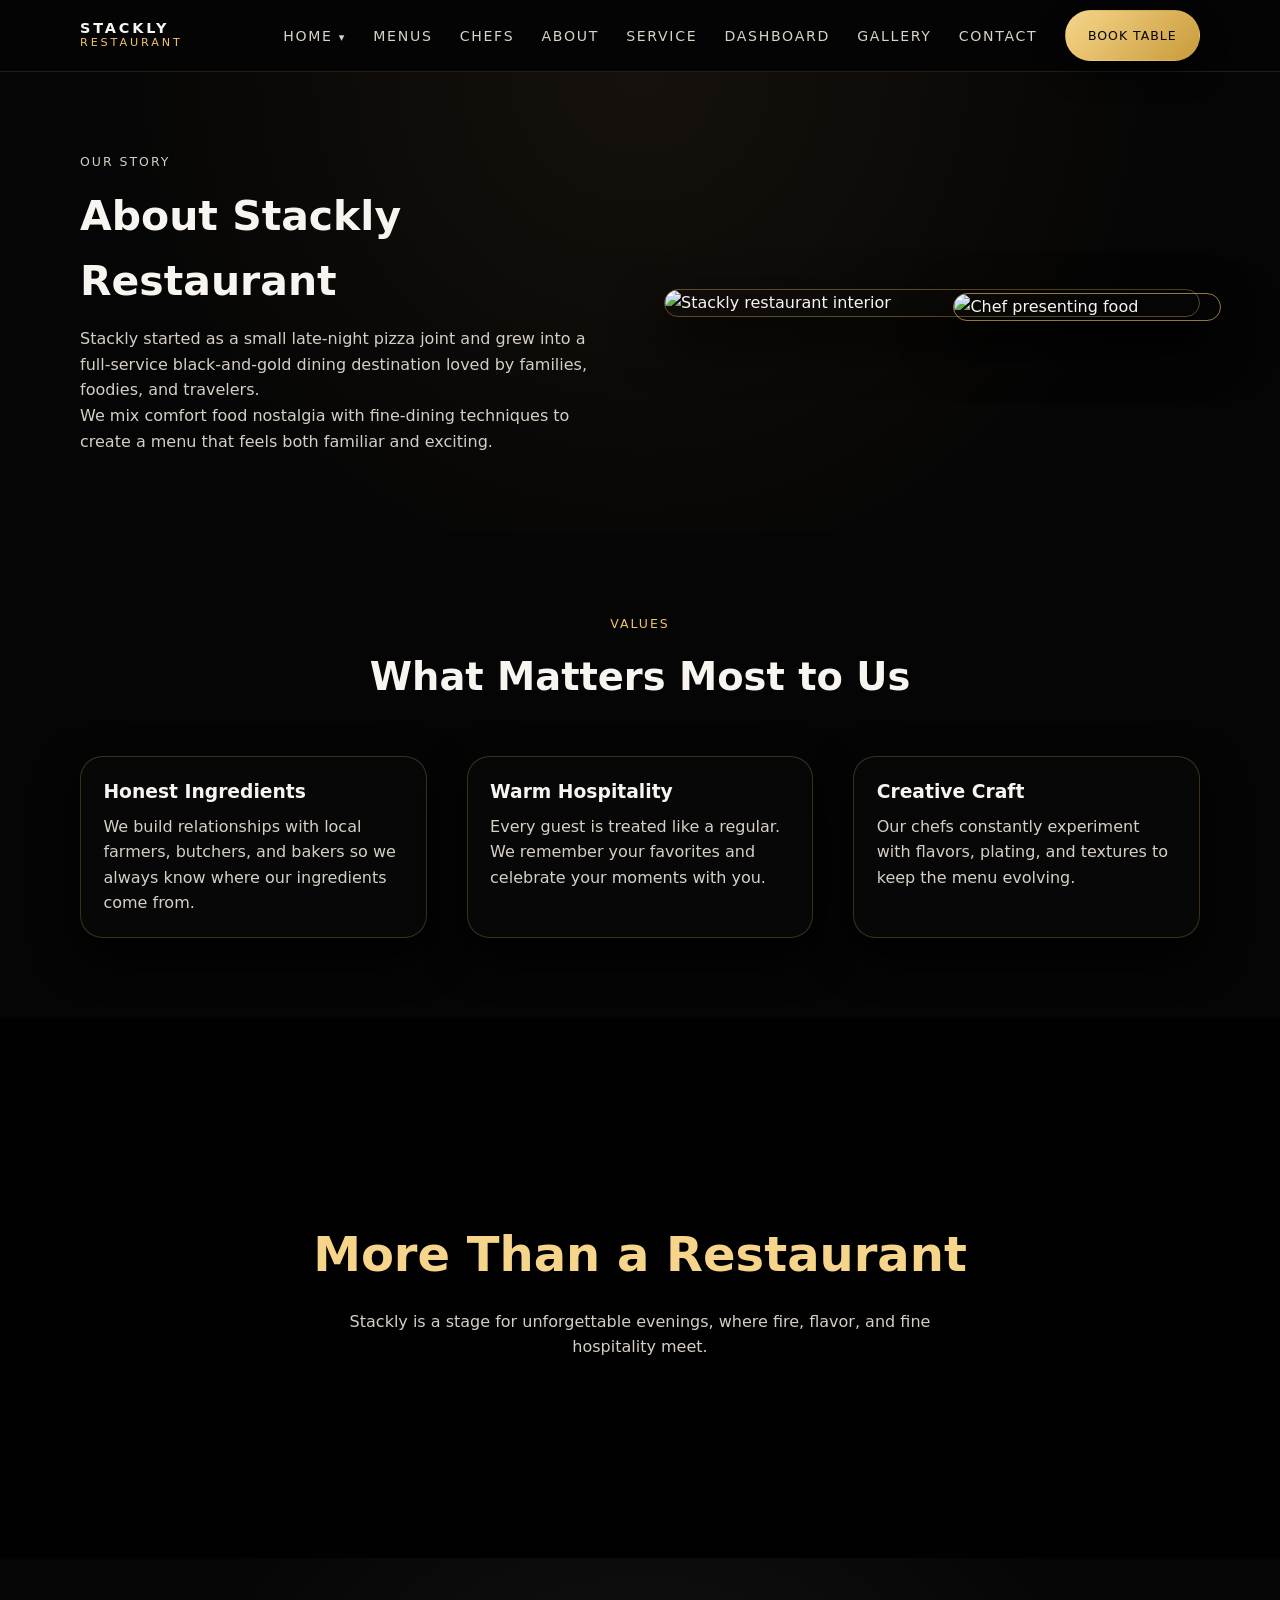
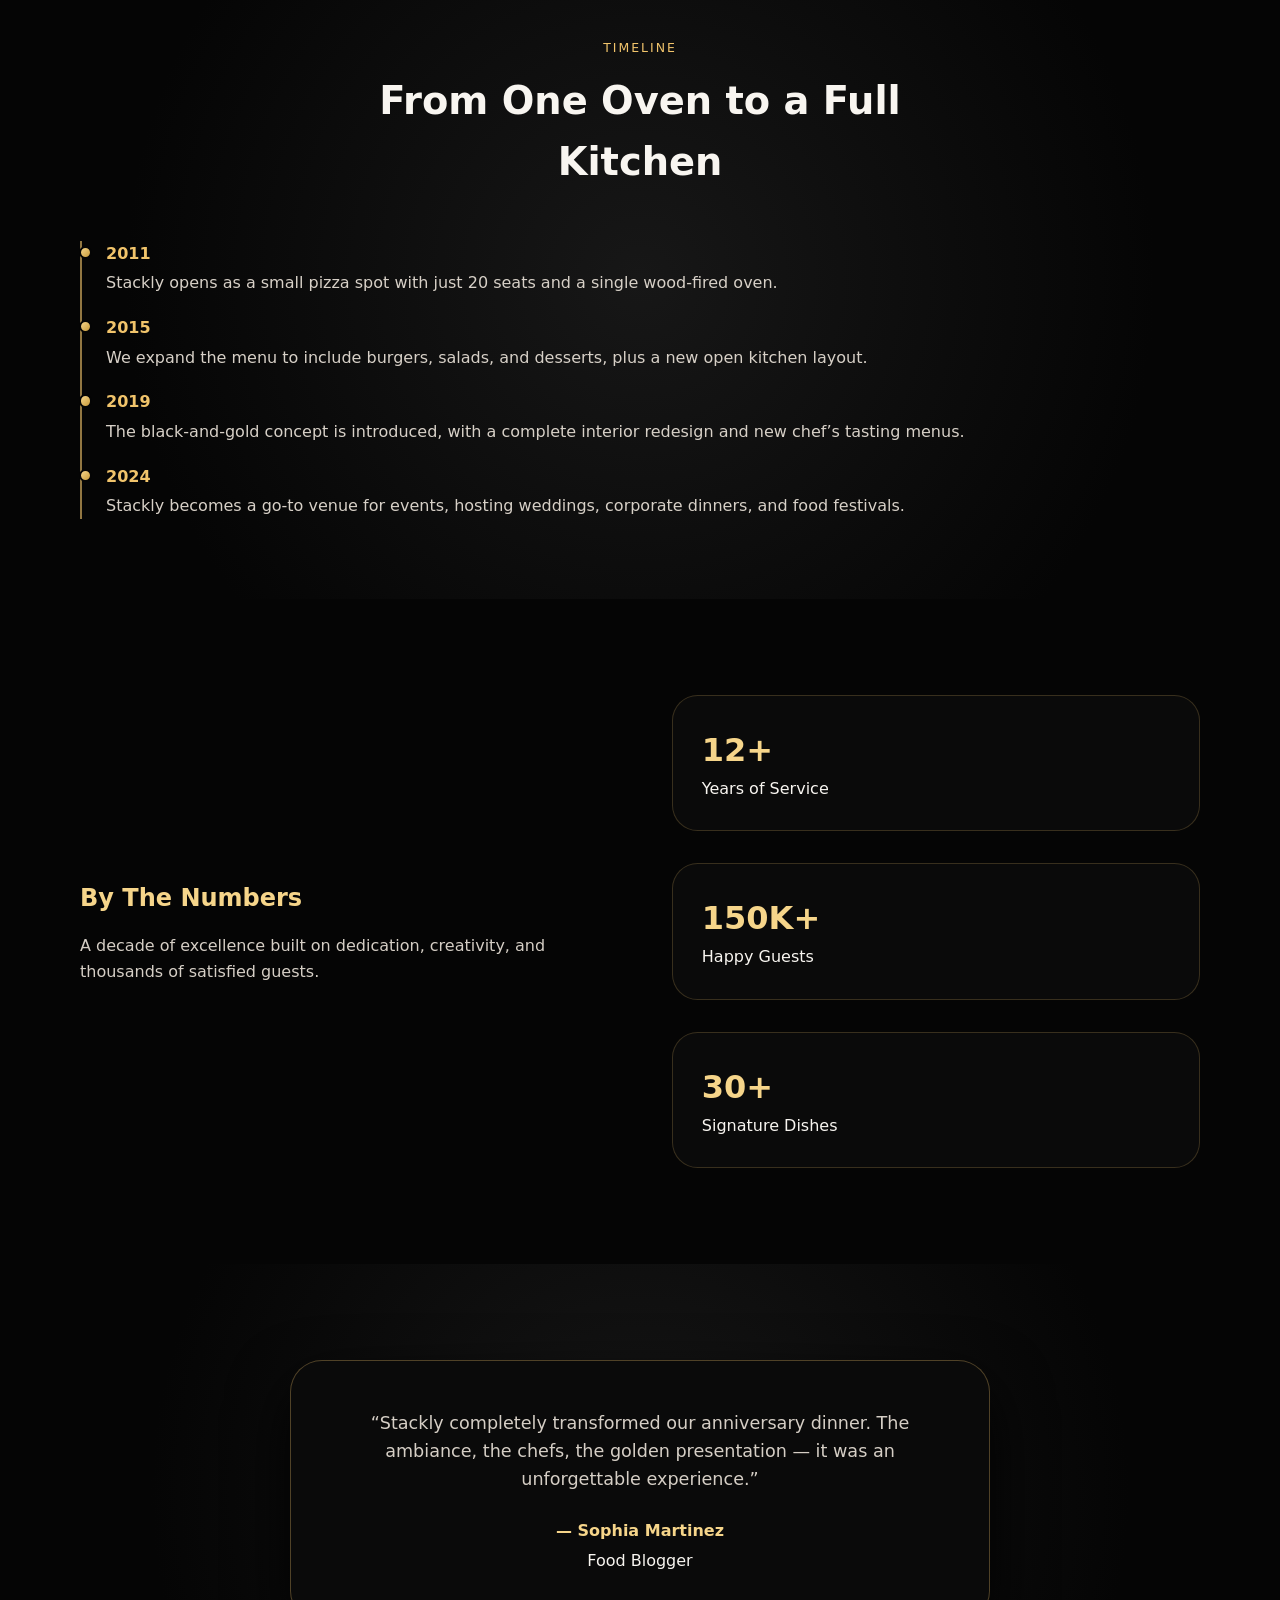
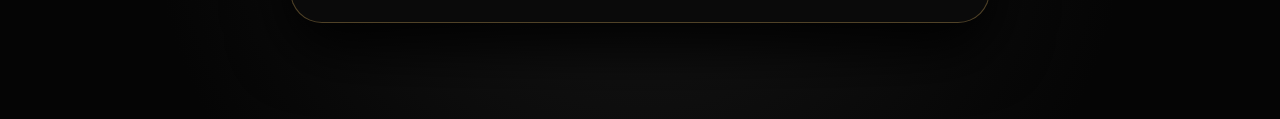
==== about.html @ dd2e87f4 "first commit" ====
<!DOCTYPE html>
<html lang="en">
<head>
  <meta charset="UTF-8" />
  <meta name="viewport" content="width=device-width, initial-scale=1.0" />
  <title>Stackly Restaurant | About</title>
  <link rel="stylesheet" href="css/reset.css" />
  <link rel="stylesheet" href="css/global.css" />
  <link rel="stylesheet" href="css/about.css" />
  <link rel="stylesheet" href="css/animations.css" />
  <link rel="stylesheet" href="css/responsive.css" />
</head>
<body>
  <header class="sr-header">
    <div class="sr-container sr-header-inner">
      <a href="index.html" class="sr-logo">
        <span class="sr-logo-main">Stackly</span>
        <span class="sr-logo-sub">Restaurant</span>
      </a>
      <button class="sr-nav-toggle" aria-label="Toggle navigation">
        <span></span>
        <span></span>
        <span></span>
      </button>
      <nav class="sr-nav">
        <ul class="sr-nav-list">
          <li class="sr-nav-item sr-nav-dropdown">
            <button class="sr-nav-link sr-dropdown-toggle">
              Home
              <span class="sr-dropdown-icon">▾</span>
            </button>
            <ul class="sr-dropdown-menu">
              <li><a href="index.html" class="sr-dropdown-link">Home 1 – Classic</a></li>
              <li><a href="home2.html" class="sr-dropdown-link">Home 2 – Modern</a></li>
            </ul>
          </li>
          <li class="sr-nav-item"><a href="menus.html" class="sr-nav-link">Menus</a></li>
          <li class="sr-nav-item"><a href="chefs.html" class="sr-nav-link">Chefs</a></li>
          <li class="sr-nav-item"><a href="about.html" class="sr-nav-link">About</a></li>
          <li class="sr-nav-item"><a href="service.html" class="sr-nav-link">Service</a></li>
          <li class="sr-nav-item"><a href="dashboard.html" class="sr-nav-link">Dashboard</a></li>
          <li class="sr-nav-item"><a href="gallery.html" class="sr-nav-link">Gallery</a></li>
          <li class="sr-nav-item"><a href="contact.html" class="sr-nav-link">Contact</a></li>
          <li class="sr-nav-item"><a href="index.html#reservation" class="sr-button sr-button-gold sr-nav-cta">Book Table</a></li>
        </ul>
      </nav>
    </div>
  </header>

  <main>
    <section class="sr-about-hero sr-section">
      <div class="sr-container sr-grid-2 sr-fade-up">
        <div>
          <p class="sr-section-label">Our Story</p>
          <h1>About Stackly Restaurant</h1>
          <p>Stackly started as a small late‑night pizza joint and grew into a full‑service black‑and‑gold dining destination loved by families, foodies, and travelers.</p>
          <p>We mix comfort food nostalgia with fine‑dining techniques to create a menu that feels both familiar and exciting.</p>
        </div>
        <div class="sr-about-hero-images">
          <img src="https://images.pexels.com/photos/958545/pexels-photo-958545.jpeg" alt="Stackly restaurant interior" class="sr-about-main" />
          <img src="https://images.pexels.com/photos/3298189/pexels-photo-3298189.jpeg" alt="Chef presenting food" class="sr-about-secondary" />
        </div>
      </div>
    </section>

    <section class="sr-section sr-about-values">
      <div class="sr-container">
        <div class="sr-section-heading sr-fade-up">
          <p class="sr-section-label">Values</p>
          <h2>What Matters Most to Us</h2>
        </div>
        <div class="sr-grid-3 sr-fade-up">
          <article class="sr-value-card">
            <h3>Honest Ingredients</h3>
            <p>We build relationships with local farmers, butchers, and bakers so we always know where our ingredients come from.</p>
          </article>
          <article class="sr-value-card">
            <h3>Warm Hospitality</h3>
            <p>Every guest is treated like a regular. We remember your favorites and celebrate your moments with you.</p>
          </article>
          <article class="sr-value-card">
            <h3>Creative Craft</h3>
            <p>Our chefs constantly experiment with flavors, plating, and textures to keep the menu evolving.</p>
          </article>
        </div>
      </div>
    </section>


    <section class="sr-about-parallax">
  <div class="sr-about-parallax-overlay">
    <div class="sr-container">
      <h2>More Than a Restaurant</h2>
      <p>
        Stackly is a stage for unforgettable evenings,
        where fire, flavor, and fine hospitality meet.
      </p>
    </div>
  </div>
</section>

    <section class="sr-section sr-about-timeline">
      <div class="sr-container">
        <div class="sr-section-heading sr-fade-up">
          <p class="sr-section-label">Timeline</p>
          <h2>From One Oven to a Full Kitchen</h2>
        </div>
        <div class="sr-timeline sr-fade-up">
          <div class="sr-timeline-item">
            <span class="sr-timeline-year">2011</span>
            <p>Stackly opens as a small pizza spot with just 20 seats and a single wood‑fired oven.</p>
          </div>
          <div class="sr-timeline-item">
            <span class="sr-timeline-year">2015</span>
            <p>We expand the menu to include burgers, salads, and desserts, plus a new open kitchen layout.</p>
          </div>
          <div class="sr-timeline-item">
            <span class="sr-timeline-year">2019</span>
            <p>The black‑and‑gold concept is introduced, with a complete interior redesign and new chef’s tasting menus.</p>
          </div>
          <div class="sr-timeline-item">
            <span class="sr-timeline-year">2024</span>
            <p>Stackly becomes a go‑to venue for events, hosting weddings, corporate dinners, and food festivals.</p>
          </div>
        </div>
      </div>
    </section>


    <section class="sr-section sr-about-stats">
  <div class="sr-container sr-about-stats-grid">

    <div class="sr-about-stats-left">
      <h2>By The Numbers</h2>
      <p>
        A decade of excellence built on dedication,
        creativity, and thousands of satisfied guests.
      </p>
    </div>

    <div class="sr-about-stats-right">
      <div class="sr-stat-box">
        <h3>12+</h3>
        <span>Years of Service</span>
      </div>
      <div class="sr-stat-box">
        <h3>150K+</h3>
        <span>Happy Guests</span>
      </div>
      <div class="sr-stat-box">
        <h3>30+</h3>
        <span>Signature Dishes</span>
      </div>
    </div>

  </div>
</section>

<section class="sr-section sr-about-testimonial">
  <div class="sr-container">
    <div class="sr-testimonial-card">
      <p>
        “Stackly completely transformed our anniversary dinner.
        The ambiance, the chefs, the golden presentation —
        it was an unforgettable experience.”
      </p>
      <h4>— Sophia Martinez</h4>
      <span>Food Blogger</span>
    </div>
  </div>
</section>
  </main>

 
  <script src="js/main.js"></script>
</body>
</html>
---- css/global.css ----
:root{
  --header-height: 72px;
}

body {
  font-family: system-ui, -apple-system, BlinkMacSystemFont, "Segoe UI", sans-serif;
  background: #050505;
  color: #f8f5f0;
  line-height: 1.6;
  padding-top: var(--header-height);
}

.sr-container {
  width: min(1120px, 100% - 3rem);
  margin-inline: auto;
}

.sr-section {
  padding: 5rem 0;
}

.sr-section-label {
  text-transform: uppercase;
  letter-spacing: 0.16em;
  font-size: 0.78rem;
  color: #f1c46b;
  margin-bottom: 0.75rem;
}

.sr-section-heading {
  text-align: center;
  max-width: 640px;
  margin: 0 auto 3rem;
}

.sr-section-heading h2 {
  font-size: clamp(2rem, 3vw, 2.4rem);
  margin-bottom: 0.75rem;
}

h1,
h2,
h3 {
  font-weight: 600;
}

.sr-list {
  margin-top: 1rem;
}

.sr-list li {
  position: relative;
  padding-left: 1.3rem;
  margin-bottom: 0.6rem;
  color: #d6d2cb;
}

.sr-list li::before {
  content: "";
  position: absolute;
  left: 0;
  top: 0.55rem;
  width: 0.55rem;
  height: 0.55rem;
  border-radius: 999px;
  background: linear-gradient(135deg, #f6d58a, #c99b3a);
}

.sr-grid-2 {
  display: grid;
  grid-template-columns: repeat(2, minmax(0, 1fr));
  gap: 3rem;
  align-items: center;
}

.sr-grid-3 {
  display: grid;
  grid-template-columns: repeat(3, minmax(0, 1fr));
  gap: 2.5rem;
}

.sr-button {
  display: inline-flex;
  align-items: center;
  justify-content: center;
  gap: 0.5rem;
  padding: 0.9rem 1.9rem;
  border-radius: 999px;
  border: 1px solid transparent;
  font-size: 0.9rem;
  letter-spacing: 0.08em;
  text-transform: uppercase;
  cursor: pointer;
  transition: transform 0.25s ease, box-shadow 0.25s ease, background 0.25s ease,
    color 0.25s ease, border-color 0.25s ease;
}

.sr-button-gold {
  background: linear-gradient(135deg, #f6d58a, #c99b3a);
  color: #050505;
  box-shadow: 0 14px 25px rgba(0, 0, 0, 0.55);
}

.sr-button-gold:hover {
  transform: translateY(-2px);
  box-shadow: 0 18px 35px rgba(0, 0, 0, 0.7);
}

.sr-button-outline {
  border-color: #f1c46b;
  color: #f1c46b;
  background: transparent;
}

.sr-button-outline:hover {
  background: #f1c46b;
  color: #050505;
}

.sr-button-full {
  width: 100%;
}

.sr-link {
  display: inline-flex;
  align-items: center;
  gap: 0.25rem;
  font-size: 0.9rem;
  color: #f6d58a;
}

.sr-link:hover {
  text-decoration: underline;
}

.sr-header {
  position: fixed;
  top: 0;
  left: 0;
  right: 0;
  z-index: 9999;
  height: var(--header-height);
  background: rgba(5, 5, 5, 0.96);
  backdrop-filter: blur(14px);
  border-bottom: 1px solid rgba(241, 196, 107, 0.14);
}

.sr-header-inner {
  display: flex;
  align-items: center;
  justify-content: space-between;
  height: 100%;
  padding-block: 0; /* handled by header height */
}

.sr-logo {
  display: inline-flex;
  flex-direction: column;
  line-height: 1.1;
  letter-spacing: 0.18em;
  text-transform: uppercase;
}

.sr-logo-main {
  font-size: 0.9rem;
  font-weight: 700;
}

.sr-logo-sub {
  font-size: 0.7rem;
  color: #f1c46b;
}

.sr-nav {
  display: flex;
  align-items: center;
}

.sr-nav-list {
  display: flex;
  align-items: center;
  gap: 1.7rem;
}

.sr-nav-link {
  font-size: 0.88rem;
  letter-spacing: 0.12em;
  text-transform: uppercase;
  color: #d8d2c8;
  position: relative;
}

.sr-nav-link::after {
  content: "";
  position: absolute;
  inset-inline: 0;
  bottom: -0.3rem;
  height: 2px;
  border-radius: 999px;
  background: linear-gradient(90deg, #f6d58a, #c99b3a);
  transform: scaleX(0);
  transform-origin: center;
  transition: transform 0.2s ease-out;
}

.sr-nav-link:hover::after {
  transform: scaleX(1);
}

.sr-nav-cta {
  font-size: 0.78rem;
  padding-inline: 1.4rem;
}

.sr-nav-toggle {
  display: none;
  flex-direction: column;
  justify-content: center;
  gap: 0.32rem;
  width: 2.4rem;
  height: 2.4rem;
  border-radius: 999px;
  border: 1px solid rgba(241, 196, 107, 0.5);
  background: rgba(5, 5, 5, 0.9);
  cursor: pointer;
}

.sr-nav-toggle span {
  display: block;
  height: 2px;
  width: 1.2rem;
  border-radius: 999px;
  background: #f1c46b;
}

.sr-nav-dropdown {
  position: relative;
}

.sr-dropdown-toggle {
  background: none;
  border: none;
  padding: 0;
}

.sr-dropdown-icon {
  font-size: 0.7rem;
}

.sr-dropdown-menu {
  position: absolute;
  inset-block-start: calc(100% + 0.5rem);
  inset-inline-start: 0;
  min-width: 11rem;
  border-radius: 0.8rem;
  padding: 0.4rem 0.2rem;
  background: #0d0d0d;
  border: 1px solid rgba(241, 196, 107, 0.4);
  box-shadow: 0 18px 40px rgba(0, 0, 0, 0.8);
  opacity: 0;
  transform: translateY(6px);
  pointer-events: none;
  transition: opacity 0.16s ease-out, transform 0.16s ease-out;
}

.sr-dropdown-menu-open {
  opacity: 1;
  transform: translateY(0);
  pointer-events: auto;
}

.sr-dropdown-link {
  display: block;
  padding: 0.55rem 0.9rem;
  border-radius: 0.5rem;
  font-size: 0.85rem;
  color: #e3dfd6;
}

.sr-dropdown-link:hover {
  background: rgba(241, 196, 107, 0.12);
}

.sr-form {
  background: #050505;
  border-radius: 1.5rem;
  padding: 1.8rem 1.9rem;
  box-shadow: 0 18px 45px rgba(0, 0, 0, 0.85);
  border: 1px solid rgba(241, 196, 107, 0.25);
}

.sr-form-row {
  display: grid;
  grid-template-columns: repeat(3, minmax(0, 1fr));
  gap: 1rem;
}

.sr-form-group {
  margin-bottom: 1.1rem;
}

.sr-form-group label {
  display: block;
  margin-bottom: 0.35rem;
  font-size: 0.8rem;
  letter-spacing: 0.12em;
  text-transform: uppercase;
  color: #f1c46b;
}

.sr-form input,
.sr-form select,
.sr-form textarea {
  width: 100%;
  border-radius: 0.9rem;
  border: 1px solid rgba(255, 255, 255, 0.08);
  background: rgba(15, 15, 15, 0.95);
  color: #f8f5f0;
  padding: 0.7rem 0.9rem;
}

.sr-form input:focus,
.sr-form select:focus,
.sr-form textarea:focus {
  outline: none;
  border-color: rgba(241, 196, 107, 0.7);
}

.sr-form-success {
  margin-top: 0.8rem;
  font-size: 0.85rem;
  color: #8adf99;
}

.sr-footer {
  background: #040404;
  border-top: 1px solid rgba(241, 196, 107, 0.18);
  margin-top: 4rem;
}

.sr-footer-inner {
  padding: 3rem 0 2rem;
  display: flex;
  flex-wrap: wrap;
  gap: 3rem;
  justify-content: space-between;
}

.sr-footer-columns {
  display: flex;
  flex-wrap: wrap;
  gap: 2.5rem;
}

.sr-footer-column h3 {
  font-size: 0.95rem;
  margin-bottom: 0.9rem;
}

.sr-footer-column ul li {
  font-size: 0.88rem;
  margin-bottom: 0.4rem;
  color: #d6d2cb;
}

.sr-footer-form {
  display: flex;
  flex-direction: column;
  gap: 0.5rem;
}

.sr-footer-form input {
  border-radius: 999px;
  border: 1px solid rgba(241, 196, 107, 0.4);
  background: transparent;
  padding: 0.55rem 0.9rem;
  color: #f8f5f0;
}

.sr-footer-bottom {
  border-top: 1px solid rgba(255, 255, 255, 0.06);
  text-align: center;
  padding: 0.9rem 0 1.3rem;
  font-size: 0.8rem;
  color: #99948c;
}

.sr-footer-brand p {
  max-width: 260px;
  margin-top: 0.6rem;
  color: #b6b1a8;
}

.sr-contact-list li {
  margin-bottom: 0.4rem;
  font-size: 0.92rem;
}

.sr-contact-list strong {
  color: #f1c46b;
}

.sr-form input::placeholder,
.sr-form textarea::placeholder,
.sr-footer-form input::placeholder {
  color: #736c61;
}
---- css/about.css ----
.sr-about-hero {
  background: radial-gradient(circle at top, #16110c, #050505 70%);
}

.sr-about-hero h1 {
  font-size: clamp(2.2rem, 3.2vw, 2.8rem);
  margin-bottom: 0.7rem;
}

.sr-about-hero p {
  color: #d5cec5;
}

.sr-about-hero-images {
  position: relative;
}

.sr-about-main {
  border-radius: 1.8rem;
  border: 1px solid rgba(241, 196, 107, 0.35);
  box-shadow: 0 22px 52px rgba(0, 0, 0, 0.9);
}

.sr-about-secondary {
  position: absolute;
  width: 50%;
  right: -4%;
  bottom: -14%;
  border-radius: 1.4rem;
  border: 1px solid rgba(241, 196, 107, 0.6);
  box-shadow: 0 22px 52px rgba(0, 0, 0, 1);
}

.sr-about-values {
  background: #050505;
}

.sr-value-card {
  background: #070707;
  border-radius: 1.4rem;
  border: 1px solid rgba(241, 196, 107, 0.22);
  padding: 1.3rem 1.4rem;
  box-shadow: 0 18px 42px rgba(0, 0, 0, 0.9);
}

.sr-value-card h3 {
  margin-bottom: 0.4rem;
}

.sr-value-card p {
  color: #d5cfc6;
}

.sr-about-timeline {
  background: radial-gradient(circle at center, #171717, #050505 72%);
}

.sr-timeline {
  border-left: 2px solid rgba(241, 196, 107, 0.6);
  padding-left: 1.5rem;
  display: flex;
  flex-direction: column;
  gap: 1.2rem;
}

.sr-timeline-item {
  position: relative;
}

.sr-timeline-item::before {
  content: "";
  position: absolute;
  left: -1.7rem;
  top: 0.3rem;
  width: 0.85rem;
  height: 0.85rem;
  border-radius: 999px;
  border: 2px solid #050505;
  background: linear-gradient(135deg, #f6d58a, #c99b3a);
}

.sr-timeline-year {
  display: inline-block;
  font-weight: 600;
  color: #f1c46b;
  margin-bottom: 0.25rem;
}

.sr-timeline-item p {
  color: #d7d0c7;
}

@media (max-width: 992px) {
  .sr-about-secondary {
    position: static;
    width: 90%;
    margin-top: 1rem;
  }
}

/* =========================
   PARALLAX STATEMENT
========================= */
.sr-about-parallax {
  background: url("../images/parallax.jpg") center/cover fixed no-repeat;
  height: 60vh;
  display: flex;
  align-items: center;
  justify-content: center;
  position: relative;
}

.sr-about-parallax-overlay {
  background: rgba(0, 0, 0, 0.75);
  width: 100%;
  height: 100%;
  display: flex;
  align-items: center;
  text-align: center;
}

.sr-about-parallax h2 {
  color: #f6d58a;
  font-size: clamp(2rem, 4vw, 3rem);
  margin-bottom: 1rem;
}

.sr-about-parallax p {
  color: #d5cec5;
  max-width: 600px;
  margin: auto;
}


/* =========================
   STATS SECTION
========================= */
.sr-about-stats {
  background: #050505;
  padding: 6rem 0;
}

.sr-about-stats-grid {
  display: grid;
  grid-template-columns: 1fr 1fr;
  gap: 4rem;
  align-items: center;
}

.sr-about-stats-left h2 {
  color: #f6d58a;
  margin-bottom: 1rem;
}

.sr-about-stats-left p {
  color: #d5cec5;
}

.sr-about-stats-right {
  display: flex;
  flex-direction: column;
  gap: 2rem;
}

.sr-stat-box {
  padding: 1.8rem;
  border-radius: 1.6rem;
  background: #0a0a0a;
  border: 1px solid rgba(241,196,107,0.2);
  transition: all 0.4s ease;
}

.sr-stat-box:hover {
  transform: translateX(10px);
  border-color: rgba(241,196,107,0.6);
  box-shadow: 0 20px 60px rgba(241,196,107,0.12);
}

.sr-stat-box h3 {
  font-size: 2rem;
  color: #f6d58a;
}

/* =========================
   TESTIMONIAL
========================= */
.sr-about-testimonial {
  background: radial-gradient(circle at center, #171717, #050505 72%);
  padding: 6rem 0;
  text-align: center;
}

.sr-testimonial-card {
  max-width: 700px;
  margin: auto;
  padding: 3rem;
  border-radius: 2rem;
  background: #0a0a0a;
  border: 1px solid rgba(241,196,107,0.3);
  box-shadow: 0 25px 60px rgba(0,0,0,0.95);
}

.sr-testimonial-card p {
  font-size: 1.1rem;
  color: #d5cec5;
  margin-bottom: 1.5rem;
}

.sr-testimonial-card h4 {
  color: #f6d58a;
  margin-bottom: 0.3rem;
}

@media (max-width: 992px) {
  .sr-about-stats-grid {
    grid-template-columns: 1fr;
  }
}

@media (max-width: 768px) {
  .sr-about-parallax {
    height: 50vh;
  }
}
---- css/animations.css ----
.sr-fade-up,
.sr-fade-left,
.sr-fade-right,
.sr-zoom-in,
.sr-float-in {
  opacity: 0;
  transform: translateY(18px);
  transition: opacity 0.7s ease-out, transform 0.7s ease-out;
}

.sr-fade-left {
  transform: translateX(-24px);
}

.sr-fade-right {
  transform: translateX(24px);
}

.sr-zoom-in {
  transform: scale(0.94);
}

.sr-float-in {
  transform: translateY(26px);
}

.sr-animate-visible {
  opacity: 1 !important;
  transform: none !important;
}

@keyframes sr-bounce {
  0%,
  100% {
    transform: translateY(0);
  }
  50% {
    transform: translateY(-4px);
  }
}

.sr-nav-cta:hover {
  animation: sr-bounce 0.8s ease-in-out infinite;
}
---- css/responsive.css ----
@media (max-width: 992px) {
  .sr-header-inner {
    padding-block: 0.7rem;
  }

  .sr-nav-toggle {
    display: inline-flex;
  }

  .sr-nav {
    position: fixed;
    inset-block-start: calc(var(--header-height) + 8px);
    inset-inline: 1.5rem;
    border-radius: 1.4rem;
    background: rgba(5, 5, 5, 0.98);
    border: 1px solid rgba(241, 196, 107, 0.3);
    box-shadow: 0 18px 50px rgba(0, 0, 0, 0.9);
    padding: 1rem 1.1rem;
    transform: translateY(-12px);
    opacity: 0;
    pointer-events: none;
    transition: opacity 0.16s ease-out, transform 0.16s ease-out;
  }

  .sr-nav-open .sr-nav {
    opacity: 1;
    transform: translateY(0);
    pointer-events: auto;
  }

  .sr-nav-list {
    flex-direction: column;
    align-items: flex-start;
  }

  .sr-nav-item {
    width: 100%;
  }

  .sr-nav-cta {
    width: 100%;
    justify-content: center;
    margin-top: 0.4rem;
  }

  .sr-dropdown-menu {
    position: static;
    margin-top: 0.4rem;
    box-shadow: none;
  }

  .sr-hero-content {
    grid-template-columns: minmax(0, 1.1fr);
  }

  .sr-grid-2 {
    grid-template-columns: minmax(0, 1.1fr);
  }

  .sr-grid-3 {
    grid-template-columns: repeat(2, minmax(0, 1fr));
  }

  .sr-menu-grid {
    grid-template-columns: minmax(0, 1.1fr);
  }

  .sr-chef-grid {
    grid-template-columns: repeat(2, minmax(0, 1fr));
  }

  .sr-gallery-grid {
    grid-template-columns: repeat(2, minmax(0, 1fr));
  }

  .sr-hero-2 {
    grid-template-columns: minmax(0, 1.1fr);
  }

  .sr-events-grid {
    grid-template-columns: repeat(2, minmax(0, 1fr));
  }
}

@media (max-width: 680px) {
  .sr-container {
    width: min(1120px, 100% - 2rem);
  }

  .sr-section {
    padding: 3.5rem 0;
  }

  .sr-grid-3,
  .sr-chef-grid,
  .sr-gallery-grid,
  .sr-events-grid,
  .sr-tasting-grid {
    grid-template-columns: minmax(0, 1.1fr);
  }

  .sr-hero {
    padding-top: 5.2rem;
  }

  .sr-hero-card {
    margin-top: 2.3rem;
  }

  .sr-form-row {
    grid-template-columns: minmax(0, 1.1fr);
  }

  .sr-footer-inner {
    flex-direction: column;
  }

  .sr-footer-columns {
    flex-direction: column;
  }

  .sr-nav {
    inset-inline: 1rem;
  }
}
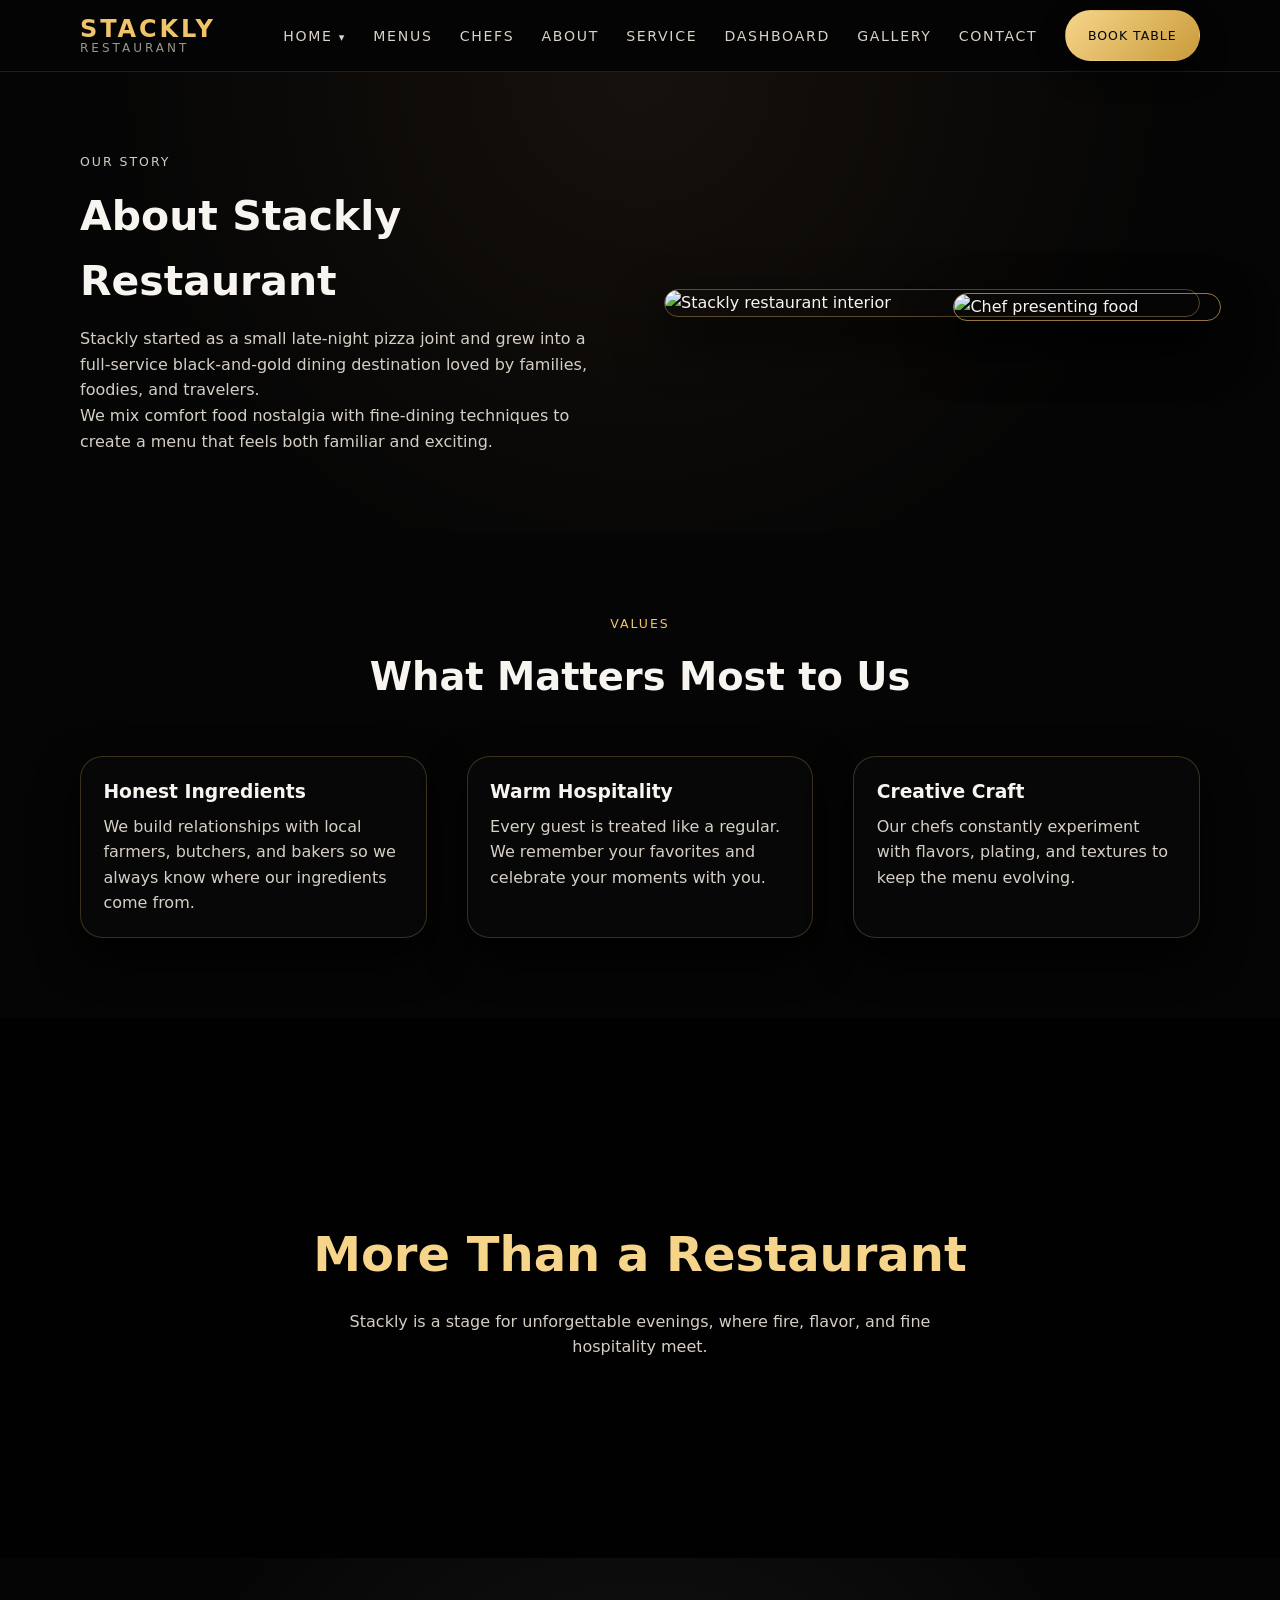
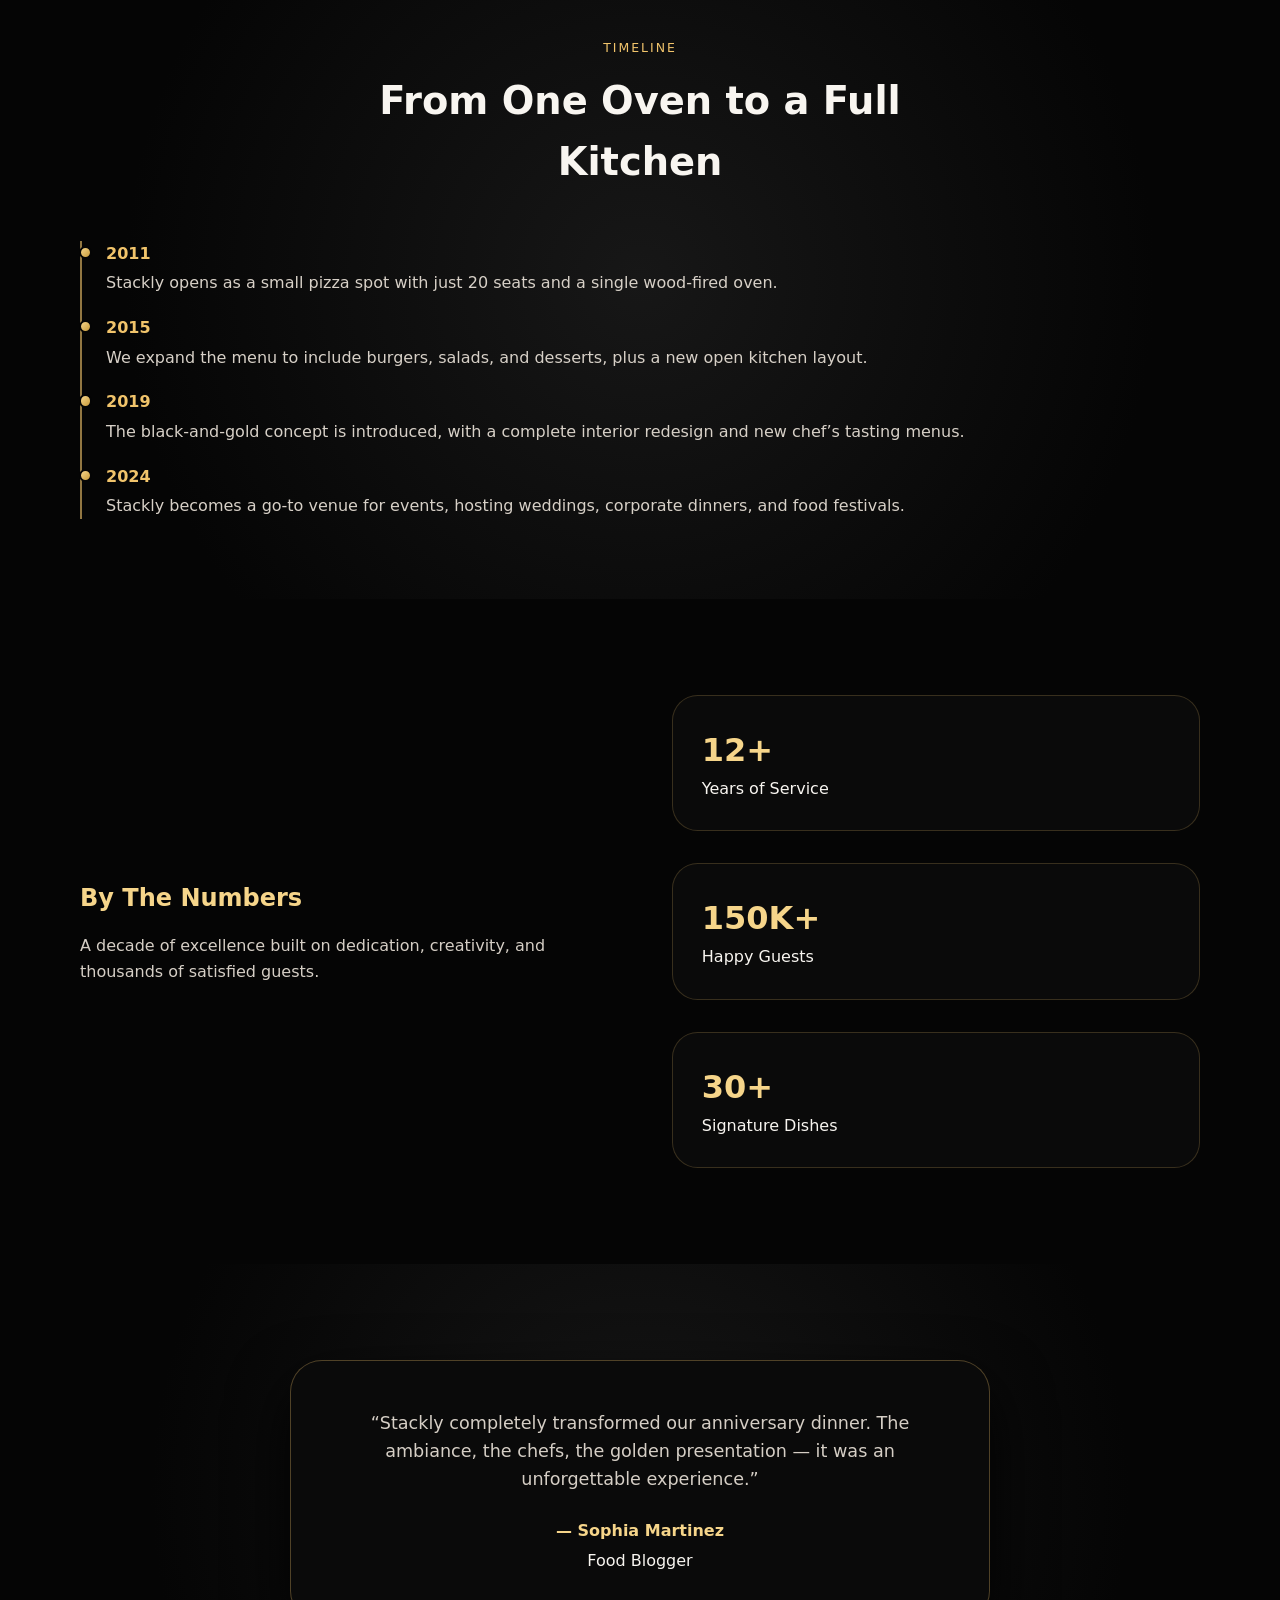
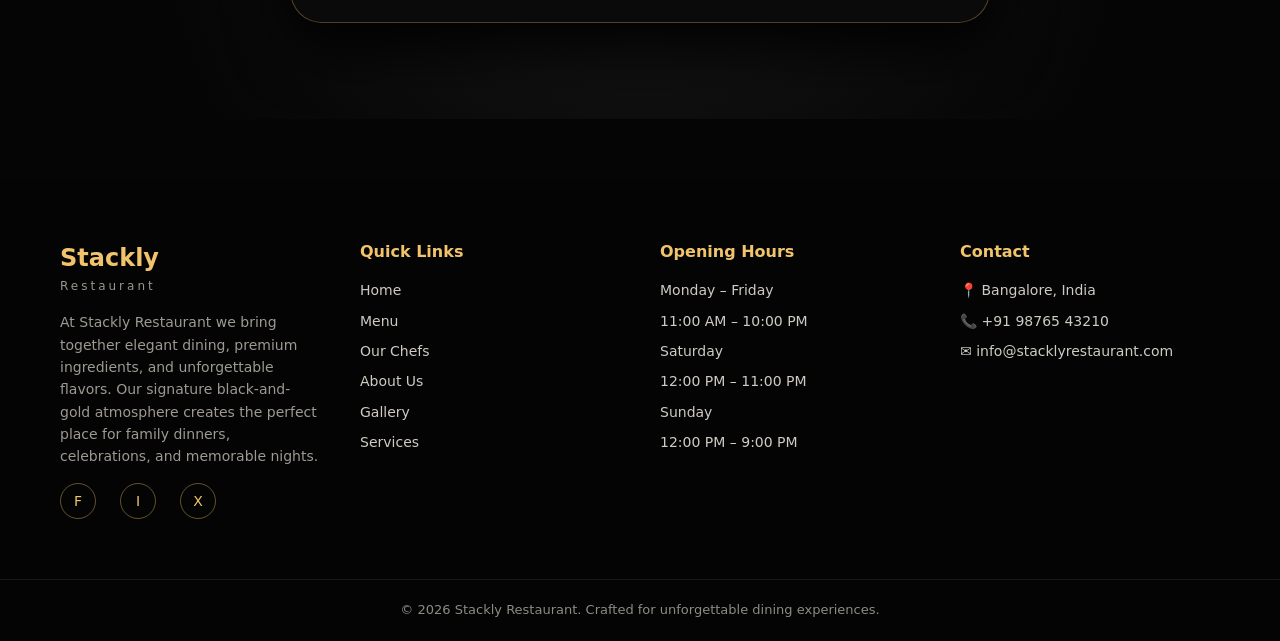
==== commit 56d7e2df: "firsit" ====
--- a/about.html
+++ b/about.html
@@ -25,12 +25,11 @@
       <nav class="sr-nav">
         <ul class="sr-nav-list">
           <li class="sr-nav-item sr-nav-dropdown">
-            <button class="sr-nav-link sr-dropdown-toggle">
+            <a href="index.html" class="sr-nav-link sr-dropdown-toggle">
               Home
               <span class="sr-dropdown-icon">▾</span>
-            </button>
+            </a>
             <ul class="sr-dropdown-menu">
-              <li><a href="index.html" class="sr-dropdown-link">Home 1 – Classic</a></li>
               <li><a href="home2.html" class="sr-dropdown-link">Home 2 – Modern</a></li>
             </ul>
           </li>
@@ -170,7 +169,77 @@
   </div>
 </section>
   </main>
-
+<footer class="sr-footer">
+
+  <div class="sr-footer-container">
+
+    <!-- Brand -->
+    <div class="sr-footer-brand">
+      <div class="sr-footer-logo">
+        <span class="sr-logo-main">Stackly</span>
+        <span class="sr-logo-sub">Restaurant</span>
+      </div>
+
+      <p>
+        At Stackly Restaurant we bring together elegant dining,
+        premium ingredients, and unforgettable flavors. Our
+        signature black-and-gold atmosphere creates the perfect
+        place for family dinners, celebrations, and memorable
+        nights.
+      </p>
+
+      <div class="sr-footer-social">
+  <a href="404.html" class="sr-social-icon">F</a>
+  <a href="404.html" class="sr-social-icon">I</a>
+  <a href="404.html" class="sr-social-icon">X</a>
+</div>
+    </div>
+
+    <!-- Quick Links -->
+    <div class="sr-footer-column">
+      <h3>Quick Links</h3>
+      <ul>
+        <li><a href="index.html">Home</a></li>
+        <li><a href="menus.html">Menu</a></li>
+        <li><a href="chefs.html">Our Chefs</a></li>
+        <li><a href="about.html">About Us</a></li>
+        <li><a href="gallery.html">Gallery</a></li>
+        <li><a href="service.html">Services</a></li>
+      </ul>
+    </div>
+
+    <!-- Opening Hours -->
+    <div class="sr-footer-column">
+      <h3>Opening Hours</h3>
+      <ul>
+        <li>Monday – Friday</li>
+        <li>11:00 AM – 10:00 PM</li>
+        <li>Saturday</li>
+        <li>12:00 PM – 11:00 PM</li>
+        <li>Sunday</li>
+        <li>12:00 PM – 9:00 PM</li>
+      </ul>
+    </div>
+
+    <!-- Contact -->
+    <div class="sr-footer-column">
+      <h3>Contact</h3>
+      <ul>
+        <li>📍 Bangalore, India</li>
+        <li>📞 +91 98765 43210</li>
+        <li>✉ info@stacklyrestaurant.com</li>
+      </ul>
+    </div>
+
+   
+
+  </div>
+
+  <div class="sr-footer-bottom">
+    <p>© 2026 Stackly Restaurant. Crafted for unforgettable dining experiences.</p>
+  </div>
+
+</footer>
  
   <script src="js/main.js"></script>
 </body>
--- a/css/global.css
+++ b/css/global.css
@@ -332,77 +332,155 @@
   color: #8adf99;
 }
 
-.sr-footer {
-  background: #040404;
-  border-top: 1px solid rgba(241, 196, 107, 0.18);
-  margin-top: 4rem;
-}
-
-.sr-footer-inner {
-  padding: 3rem 0 2rem;
-  display: flex;
-  flex-wrap: wrap;
-  gap: 3rem;
-  justify-content: space-between;
-}
-
-.sr-footer-columns {
-  display: flex;
-  flex-wrap: wrap;
-  gap: 2.5rem;
-}
-
-.sr-footer-column h3 {
-  font-size: 0.95rem;
-  margin-bottom: 0.9rem;
-}
-
-.sr-footer-column ul li {
-  font-size: 0.88rem;
-  margin-bottom: 0.4rem;
-  color: #d6d2cb;
-}
-
-.sr-footer-form {
-  display: flex;
-  flex-direction: column;
-  gap: 0.5rem;
-}
-
-.sr-footer-form input {
-  border-radius: 999px;
-  border: 1px solid rgba(241, 196, 107, 0.4);
-  background: transparent;
-  padding: 0.55rem 0.9rem;
-  color: #f8f5f0;
-}
-
-.sr-footer-bottom {
-  border-top: 1px solid rgba(255, 255, 255, 0.06);
-  text-align: center;
-  padding: 0.9rem 0 1.3rem;
-  font-size: 0.8rem;
-  color: #99948c;
-}
-
-.sr-footer-brand p {
-  max-width: 260px;
-  margin-top: 0.6rem;
-  color: #b6b1a8;
-}
-
-.sr-contact-list li {
-  margin-bottom: 0.4rem;
-  font-size: 0.92rem;
-}
-
-.sr-contact-list strong {
-  color: #f1c46b;
-}
-
-.sr-form input::placeholder,
-.sr-form textarea::placeholder,
-.sr-footer-form input::placeholder {
-  color: #736c61;
-}
-
+
+.sr-footer{
+  background:#040404;
+  color:#cfcac3;
+  margin-top:60px;
+}
+
+.sr-footer-container{
+  max-width:1200px;
+  margin:auto;
+  padding:60px 20px;
+  display:grid;
+  grid-template-columns:repeat(auto-fit,minmax(220px,1fr));
+  gap:40px;
+}
+
+/* Logo */
+
+.sr-footer-logo{
+  margin-bottom:15px;
+}
+
+.sr-logo-main{
+  font-size:24px;
+  font-weight:700;
+  color:#f1c46b;
+}
+
+.sr-logo-sub{
+  display:block;
+  font-size:12px;
+  letter-spacing:3px;
+  color:#9b968d;
+}
+
+/* Brand */
+
+.sr-footer-brand p{
+  font-size:14px;
+  line-height:1.6;
+  color:#9e9a92;
+  margin-bottom:15px;
+}
+
+/* Social */
+
+.sr-footer-social a{
+  margin-right:12px;
+  text-decoration:none;
+  color:#cfcac3;
+  font-size:14px;
+  transition:0.3s;
+}
+
+.sr-footer-social a:hover{
+  color:#f1c46b;
+}
+
+/* Columns */
+
+.sr-footer-column h3{
+  color:#f1c46b;
+  margin-bottom:15px;
+  font-size:16px;
+}
+
+.sr-footer-column ul{
+  list-style:none;
+  padding:0;
+}
+
+.sr-footer-column ul li{
+  margin-bottom:8px;
+  font-size:14px;
+}
+
+.sr-footer-column ul li a{
+  text-decoration:none;
+  color:#cfcac3;
+  transition:0.3s;
+}
+
+.sr-footer-column ul li a:hover{
+  color:#f1c46b;
+}
+
+/* Newsletter */
+
+.sr-footer-form{
+  display:flex;
+  gap:10px;
+  margin-top:10px;
+}
+
+.sr-footer-form input{
+  flex:1;
+  padding:8px 12px;
+  border:1px solid rgba(241,196,107,0.4);
+  background:transparent;
+  color:white;
+  border-radius:4px;
+}
+
+.sr-footer-form button{
+  padding:8px 16px;
+  border:none;
+  background:#f1c46b;
+  color:#040404;
+  font-weight:600;
+  cursor:pointer;
+  border-radius:4px;
+}
+
+.sr-footer-form button:hover{
+  background:#d4a94e;
+}
+
+/* Bottom */
+
+.sr-footer-bottom{
+  border-top:1px solid rgba(255,255,255,0.08);
+  text-align:center;
+  padding:20px;
+  font-size:13px;
+  color:#8f8b84;
+}
+
+
+.sr-footer-social{
+  display:flex;
+  gap:12px;
+  margin-top:15px;
+}
+
+.sr-footer-social a{
+  width:36px;
+  height:36px;
+  display:flex;
+  align-items:center;
+  justify-content:center;
+  border-radius:50%;
+  border:1px solid rgba(241,196,107,0.4);
+  color:#f1c46b;
+  text-decoration:none;
+  transition:0.3s;
+}
+
+.sr-footer-social a:hover{
+  background:#f1c46b;
+  color:#040404;
+  transform:translateY(-3px);
+}
--- a/css/about.css
+++ b/css/about.css
@@ -1,3 +1,44 @@
+.sr-nav-dropdown{
+  position: relative;
+}
+
+.sr-dropdown-menu{
+  position: absolute;
+  top: 100%;
+  left: 0;
+  background: #111;
+  border-radius: 6px;
+  padding: 10px 0;
+
+  opacity: 0;
+  visibility: hidden;
+  transform: translateY(10px);
+
+  transition: opacity 0.3s ease, transform 0.3s ease;
+  z-index: 999;
+}
+
+.sr-dropdown-menu li{
+  list-style: none;
+}
+
+.sr-dropdown-menu a{
+  display: block;
+  padding: 10px 20px;
+  color: white;
+  text-decoration: none;
+}
+
+.sr-dropdown-menu a:hover{
+  background: #222;
+}
+
+.sr-nav-dropdown:hover .sr-dropdown-menu{
+  opacity: 1;
+  visibility: visible;
+  transform: translateY(0);
+}
+
 .sr-about-hero {
   background: radial-gradient(circle at top, #16110c, #050505 70%);
 }
--- a/css/responsive.css
+++ b/css/responsive.css
@@ -9,22 +9,28 @@
 
   .sr-nav {
     position: fixed;
-    inset-block-start: calc(var(--header-height) + 8px);
-    inset-inline: 1.5rem;
-    border-radius: 1.4rem;
-    background: rgba(5, 5, 5, 0.98);
-    border: 1px solid rgba(241, 196, 107, 0.3);
-    box-shadow: 0 18px 50px rgba(0, 0, 0, 0.9);
-    padding: 1rem 1.1rem;
-    transform: translateY(-12px);
-    opacity: 0;
+    inset-block-start: var(--header-height);
+    inset-inline: 0;
+    inset-block-end: 0;
+    width: 100%;
+    height: calc(100vh - var(--header-height));
+    border-radius: 0;
+    background: rgba(5, 5, 5, 0.95);
+    border: none;
+    box-shadow: none;
+    padding: 1rem 1.5rem;
+    display: flex;
+    flex-direction: column;
+    transform: translateX(-100%);
+    opacity: 1;
     pointer-events: none;
-    transition: opacity 0.16s ease-out, transform 0.16s ease-out;
+    transition: transform 0.3s ease-out;
+    overflow-y: auto;
+    z-index: 9998;
   }
 
   .sr-nav-open .sr-nav {
-    opacity: 1;
-    transform: translateY(0);
+    transform: translateX(0);
     pointer-events: auto;
   }
 
@@ -47,6 +53,15 @@
     position: static;
     margin-top: 0.4rem;
     box-shadow: none;
+    opacity: 0;
+    max-height: 0;
+    overflow: hidden;
+    transition: opacity 0.2s ease, max-height 0.2s ease;
+  }
+
+  .sr-dropdown-menu-open {
+    opacity: 1;
+    max-height: 500px;
   }
 
   .sr-hero-content {
@@ -124,3 +139,7 @@
   }
 }
 
+/* Prevent background scroll when mobile nav is open */
+body.sr-nav-open {
+  overflow: hidden !important;
+}
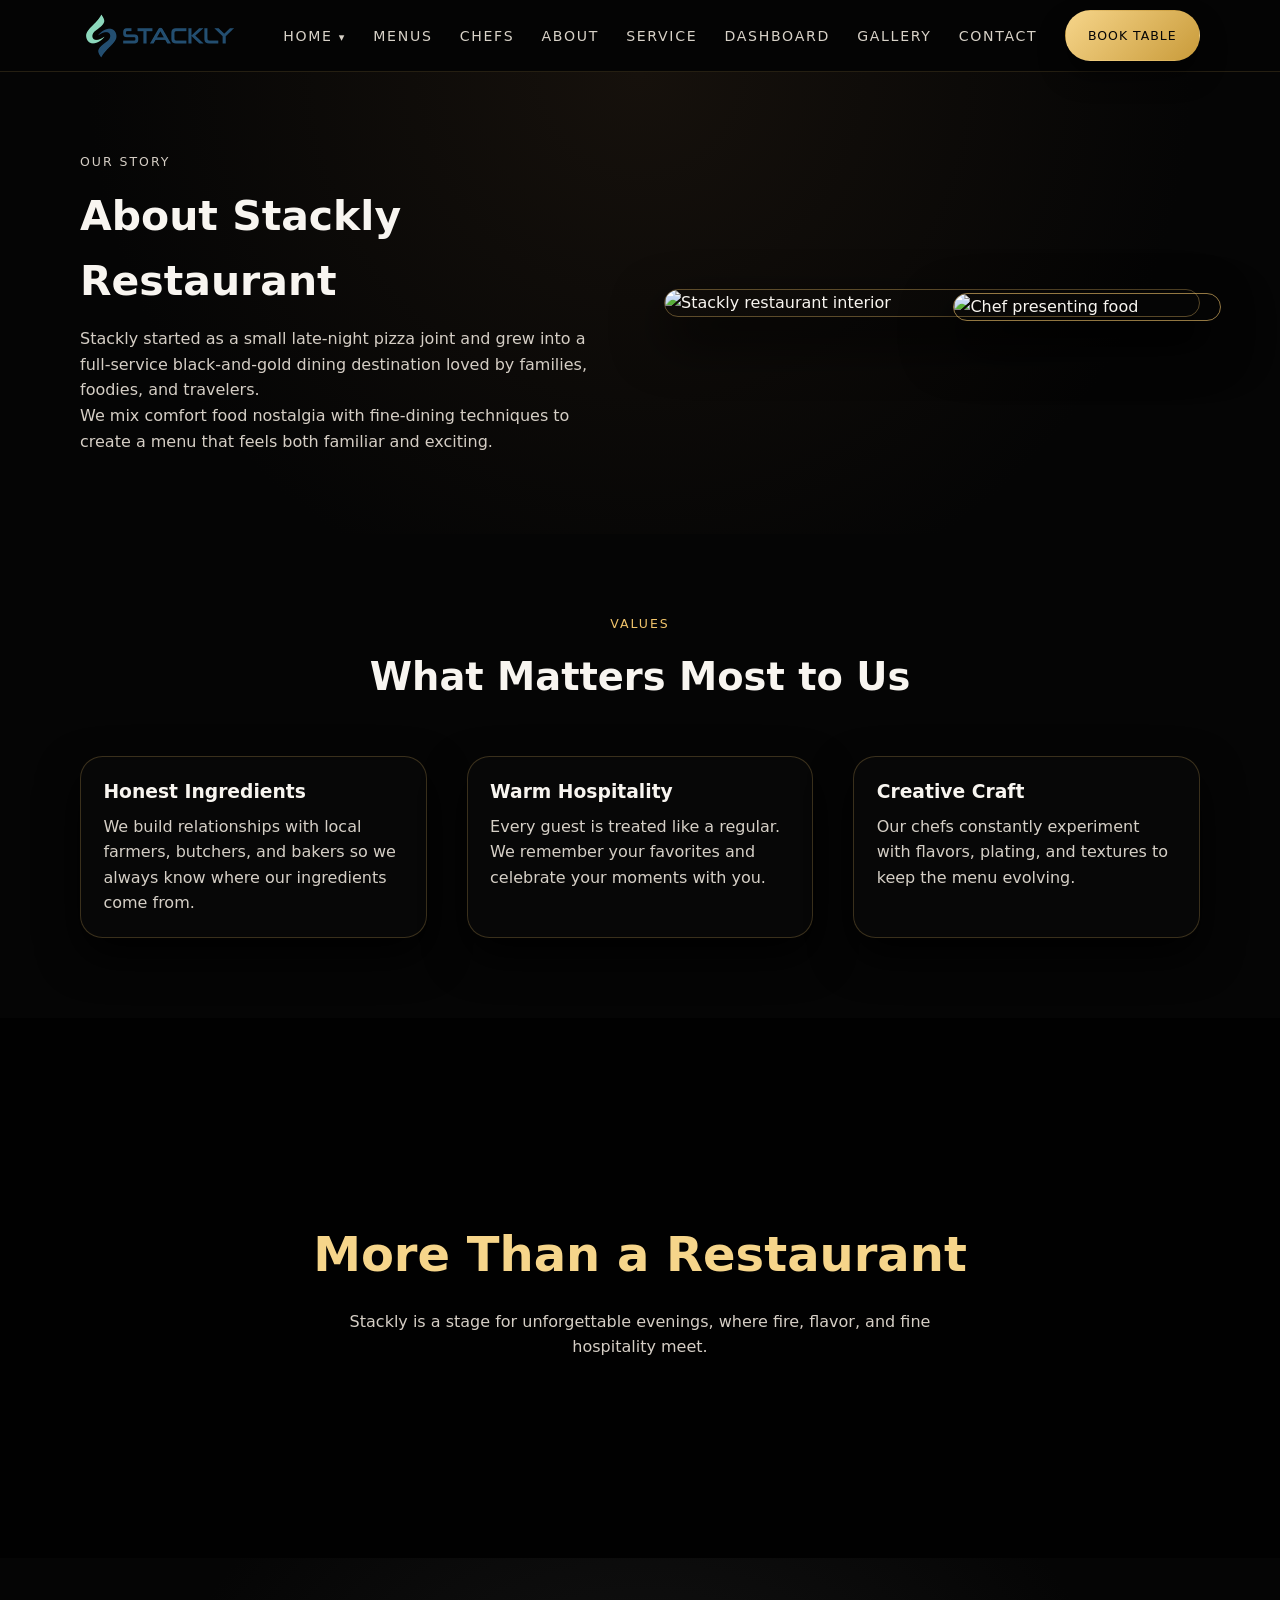
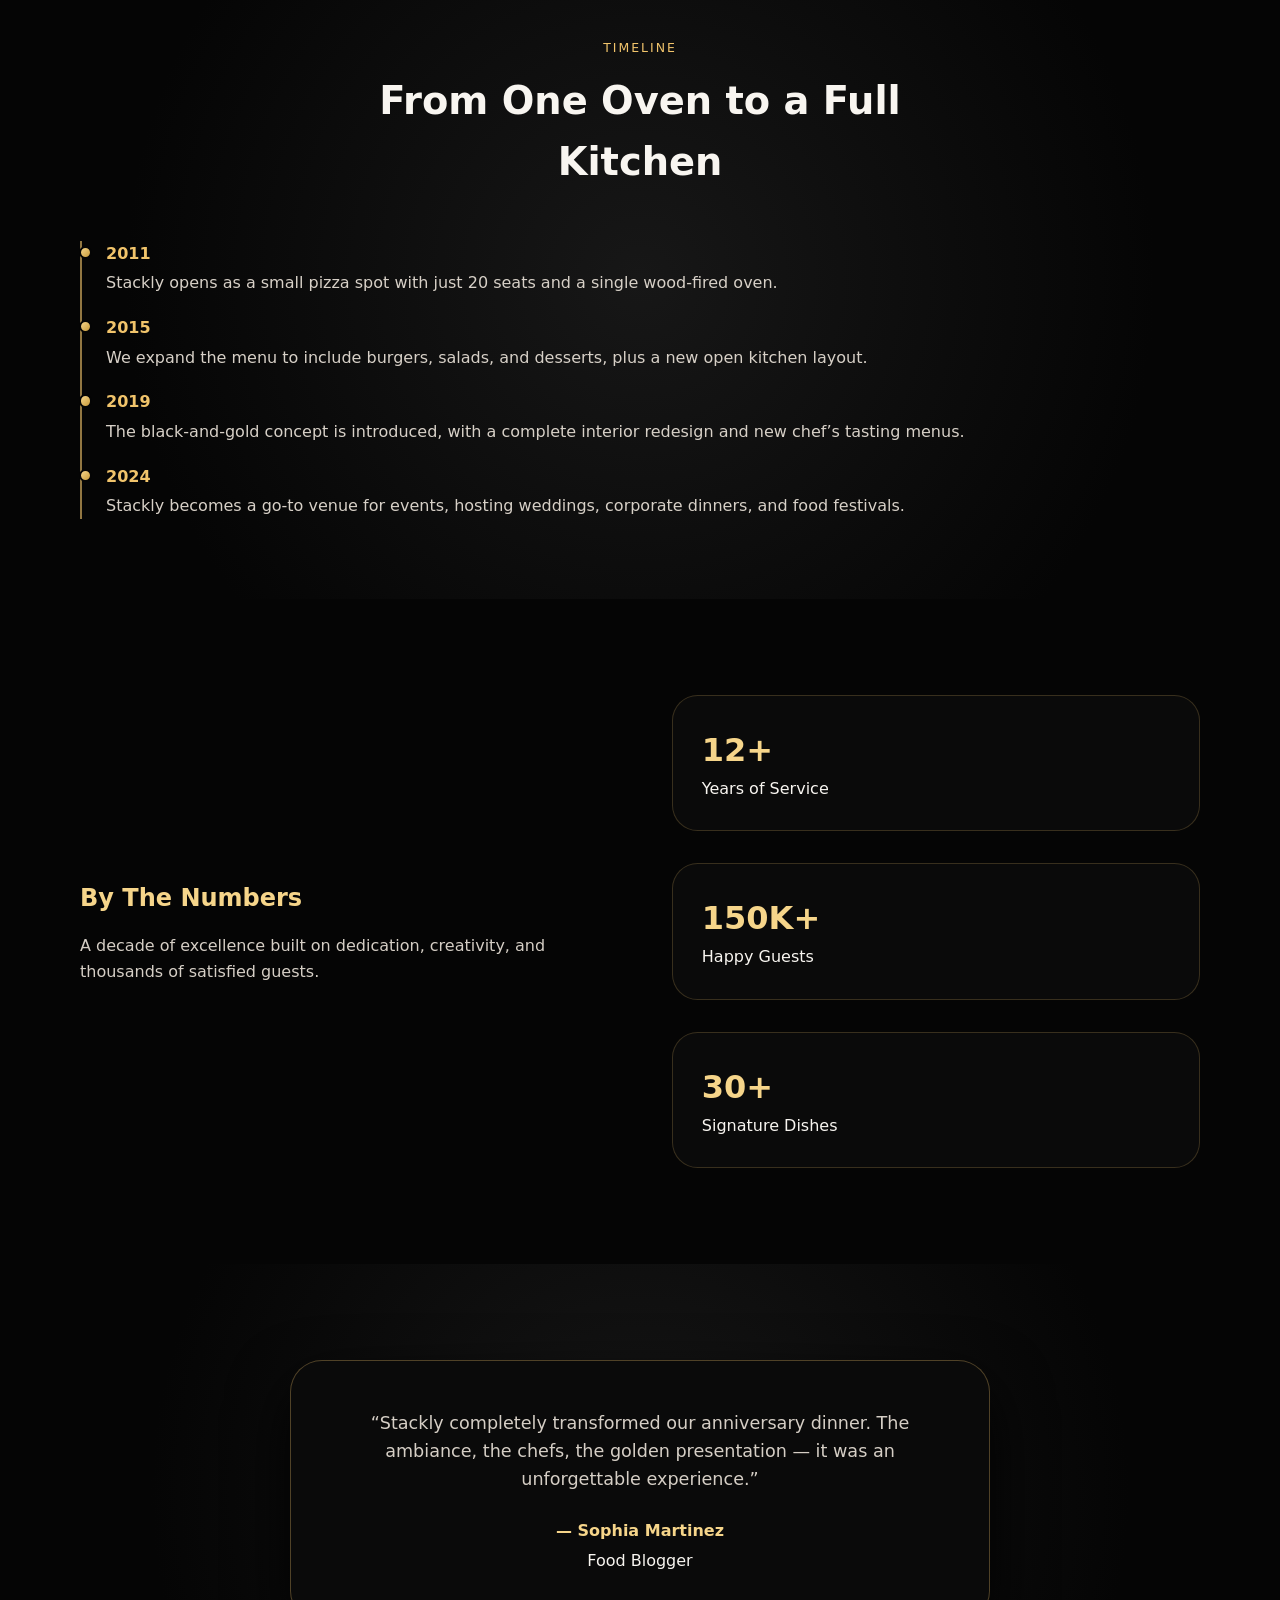
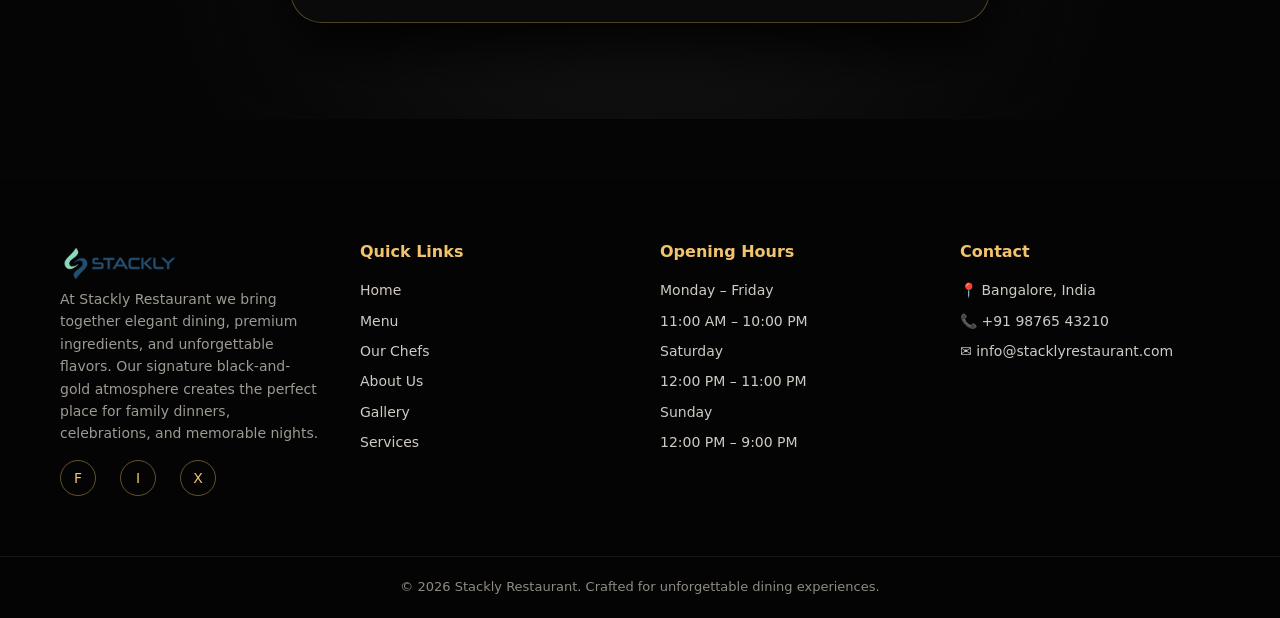
==== commit 43c3b830: "vvv" ====
--- a/about.html
+++ b/about.html
@@ -14,8 +14,7 @@
   <header class="sr-header">
     <div class="sr-container sr-header-inner">
       <a href="index.html" class="sr-logo">
-        <span class="sr-logo-main">Stackly</span>
-        <span class="sr-logo-sub">Restaurant</span>
+       <img src="assets/stack logo.png" alt="Stackly Restaurant">
       </a>
       <button class="sr-nav-toggle" aria-label="Toggle navigation">
         <span></span>
@@ -30,7 +29,7 @@
               <span class="sr-dropdown-icon">▾</span>
             </a>
             <ul class="sr-dropdown-menu">
-              <li><a href="home2.html" class="sr-dropdown-link">Home 2 – Modern</a></li>
+              <li><a href="home2.html" class="sr-dropdown-link">Home 2</a></li>
             </ul>
           </li>
           <li class="sr-nav-item"><a href="menus.html" class="sr-nav-link">Menus</a></li>
@@ -175,10 +174,9 @@
 
     <!-- Brand -->
     <div class="sr-footer-brand">
-      <div class="sr-footer-logo">
-        <span class="sr-logo-main">Stackly</span>
-        <span class="sr-logo-sub">Restaurant</span>
-      </div>
+    <a href="index.html" class="sr-footer-logo">
+      <img src="assets/stack logo.png" alt="Stackly Restaurant">
+    </a>
 
       <p>
         At Stackly Restaurant we bring together elegant dining,
--- a/css/global.css
+++ b/css/global.css
@@ -346,6 +346,7 @@
   display:grid;
   grid-template-columns:repeat(auto-fit,minmax(220px,1fr));
   gap:40px;
+  align-items: start;
 }
 
 /* Logo */
@@ -354,20 +355,29 @@
   margin-bottom:15px;
 }
 
+.sr-footer-logo img {
+  max-width: 120px;
+  height: auto;
+}
+
 .sr-logo-main{
-  font-size:24px;
+  font-size:20px;
   font-weight:700;
   color:#f1c46b;
 }
 
 .sr-logo-sub{
   display:block;
-  font-size:12px;
+  font-size:10px;
   letter-spacing:3px;
   color:#9b968d;
 }
 
 /* Brand */
+
+.sr-footer-brand {
+  text-align: left;
+}
 
 .sr-footer-brand p{
   font-size:14px;
@@ -483,4 +493,30 @@
   background:#f1c46b;
   color:#040404;
   transform:translateY(-3px);
+}
+/* Logo container */
+.sr-logo{
+  display: flex;
+  align-items: center;
+}
+
+/* Logo image */
+.sr-logo img{
+  width: 160px;        /* desktop size */
+  height: auto;
+  object-fit: contain;
+}
+
+/* Tablet view */
+@media (max-width: 992px){
+  .sr-logo img{
+    width: 140px;
+  }
+}
+
+/* Mobile view */
+@media (max-width: 600px){
+  .sr-logo img{
+    width: 120px;
+  }
 }
--- a/css/responsive.css
+++ b/css/responsive.css
@@ -126,6 +126,23 @@
     grid-template-columns: minmax(0, 1.1fr);
   }
 
+  .sr-footer-container {
+    padding: 40px 20px;
+    gap: 30px;
+  }
+
+  .sr-footer-logo img {
+    max-width: 100px;
+  }
+
+  .sr-logo-main {
+    font-size: 18px;
+  }
+
+  .sr-logo-sub {
+    font-size: 9px;
+  }
+
   .sr-footer-inner {
     flex-direction: column;
   }
